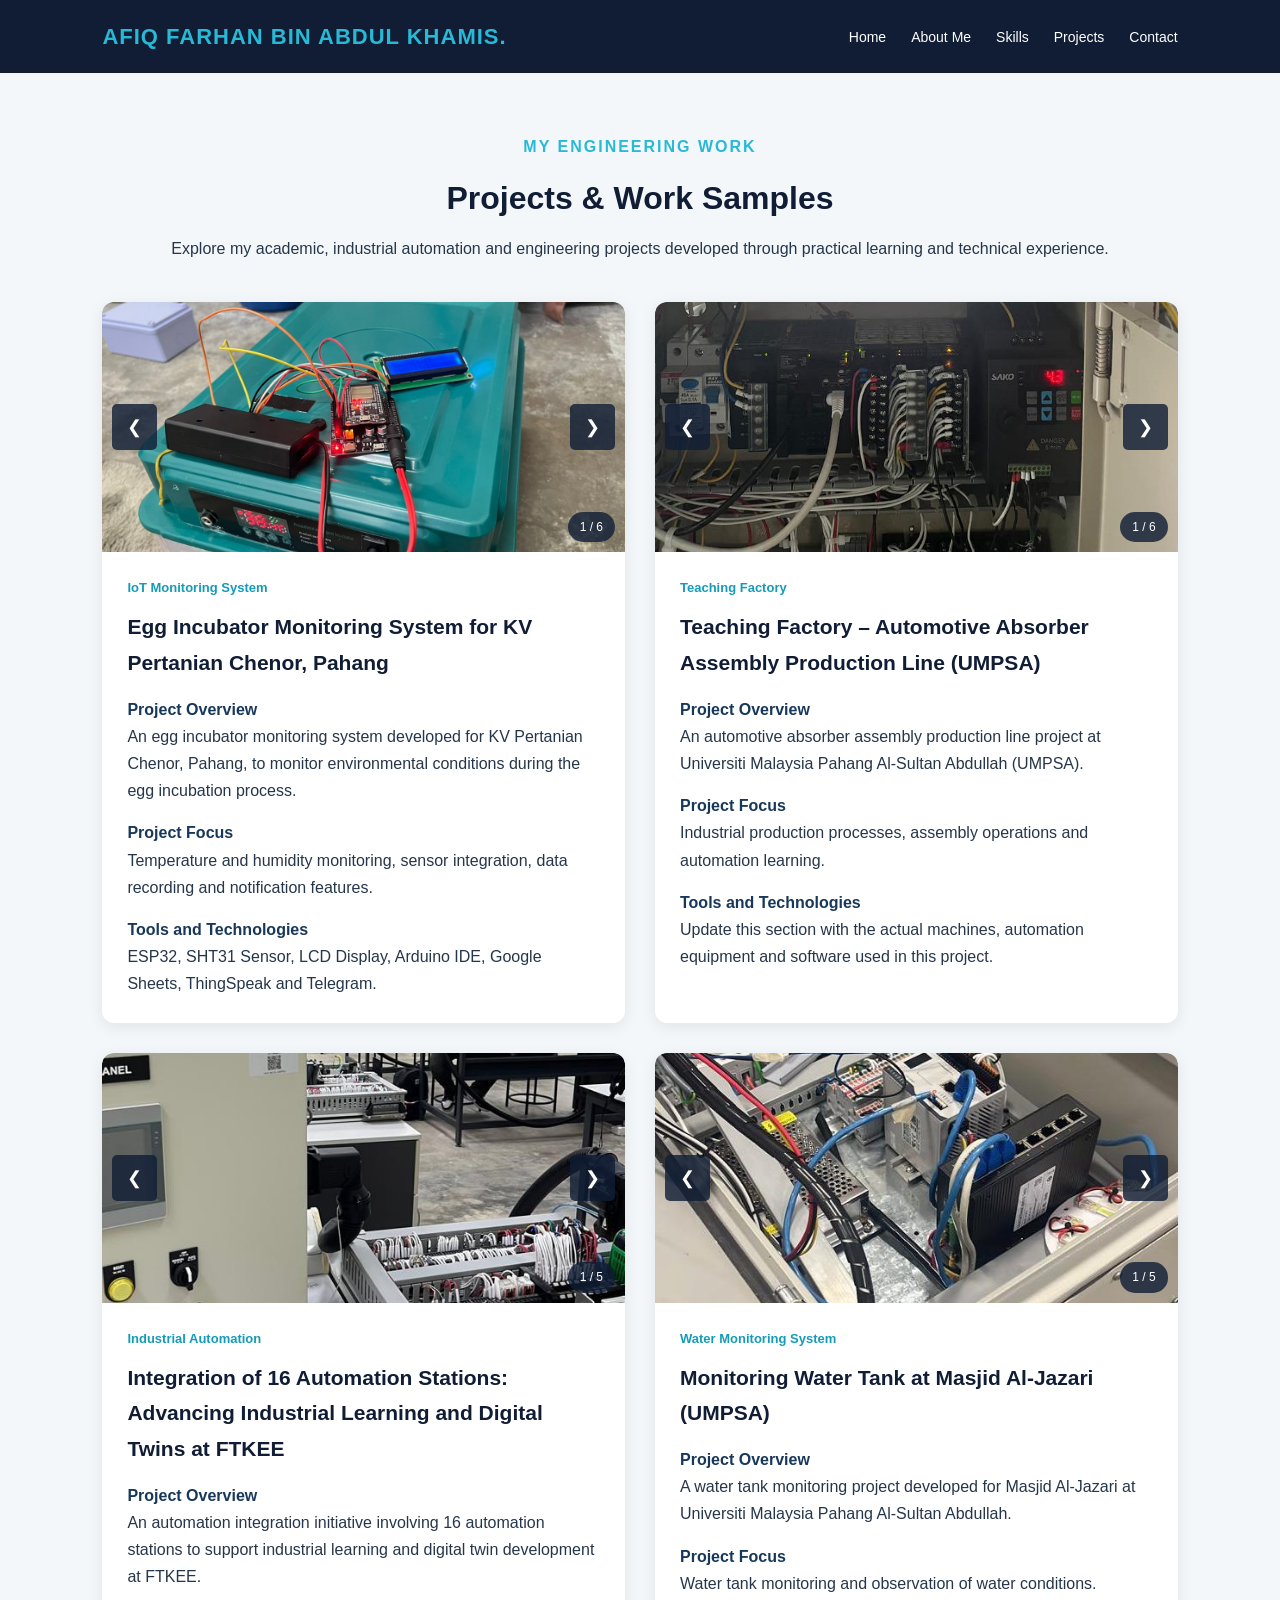
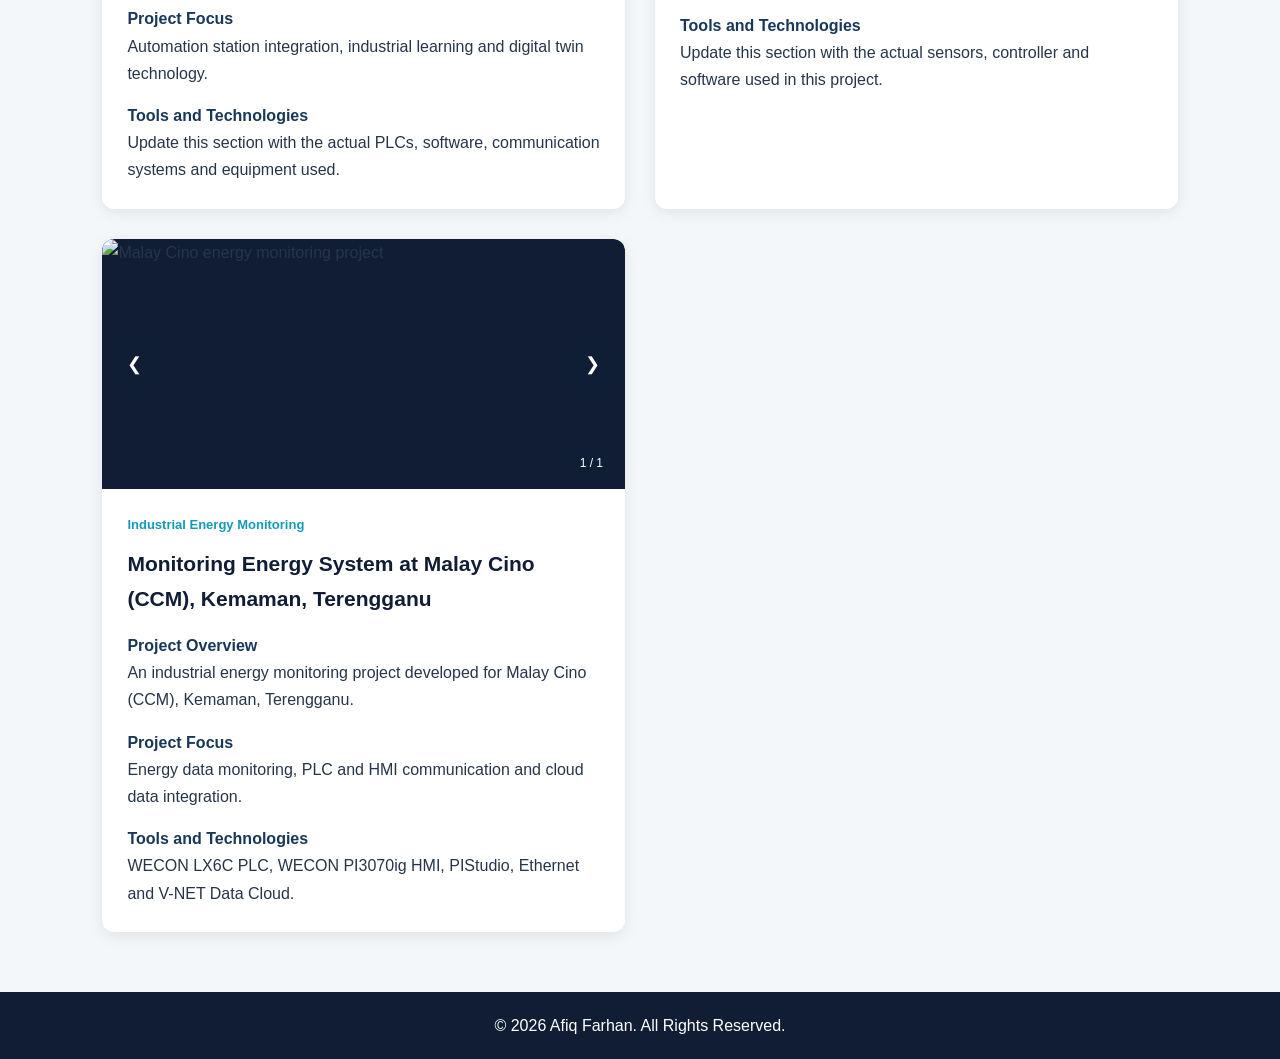
==== projects.html @ 5d20a555 "Add files via upload" ====
<!DOCTYPE html>
<html lang="en">

<head>
    <meta charset="UTF-8">
    <meta name="viewport" content="width=device-width, initial-scale=1.0">

    <title>My Projects | Afiq Farhan</title>

    <link rel="stylesheet" href="css/style.css">
</head>

<body>

    <!-- =====================================
         HEADER AND NAVIGATION
    ====================================== -->

    <header>
         <nav>
    <div class="logo">AFIQ FARHAN BIN ABDUL KHAMIS.</div>

    <button class="menu-toggle" id="menuToggle"
            aria-label="Open navigation menu"
            aria-expanded="false">
        ☰
    </button>

    <ul id="navMenu">
        <li><a href="index.html">Home</a></li>
        <li><a href="about.html">About Me</a></li>
        <li><a href="skills.html">Skills</a></li>
        <li><a href="projects.html">Projects</a></li>
        <li><a href="contact.html">Contact</a></li>
    </ul>
</nav>
    </header>


    <!-- =====================================
         MAIN CONTENT
    ====================================== -->

    <main>

        <section class="projects-section">

            <!-- Page Heading -->

            <div class="section-heading">

                <p>MY ENGINEERING WORK</p>

                <h1>Projects & Work Samples</h1>

                <p>
                    Explore my academic, industrial automation
                    and engineering projects developed through
                    practical learning and technical experience.
                </p>

            </div>


            <!-- =====================================
                 PROJECT CONTAINER
            ====================================== -->

            <div class="projects-container">


                <!-- =================================
                     PROJECT 1
                ================================== -->

                <article class="project-card">

                    <div class="project-slider">

                        <img src="images/project1-1.jpeg"
                             alt="Egg incubator project image 1">

                        <img src="images/project1-2.jpeg"
                             alt="Egg incubator project image 2">

                        <img src="images/project1-3.jpeg"
                             alt="Egg incubator project image 3">

                        <img src="images/project1-4.jpeg"
                             alt="Egg incubator project image 4">

                        <img src="images/project1-5.jpeg"
                             alt="Egg incubator project image 5">

                        <img src="images/project1-6.jpeg"
                             alt="Egg incubator project image 6">

                        <button class="slide-btn prev"
                                type="button"
                                aria-label="Previous image">
                            &#10094;
                        </button>

                        <button class="slide-btn next"
                                type="button"
                                aria-label="Next image">
                            &#10095;
                        </button>

                        <div class="slide-counter"></div>

                    </div>


                    <div class="project-content">

                        <p class="project-category">
                            IoT Monitoring System
                        </p>

                        <h2>
                            Egg Incubator Monitoring System for
                            KV Pertanian Chenor, Pahang
                        </h2>

                        <h3>Project Overview</h3>

                        <p>
                            An egg incubator monitoring system
                            developed for KV Pertanian Chenor,
                            Pahang, to monitor environmental
                            conditions during the egg incubation
                            process.
                        </p>

                        <h3>Project Focus</h3>

                        <p>
                            Temperature and humidity monitoring,
                            sensor integration, data recording
                            and notification features.
                        </p>

                        <h3>Tools and Technologies</h3>

                        <p>
                            ESP32, SHT31 Sensor, LCD Display,
                            Arduino IDE, Google Sheets,
                            ThingSpeak and Telegram.
                        </p>

                    </div>

                </article>



                <!-- =================================
                     PROJECT 2
                ================================== -->

                <article class="project-card">

                  <div class="project-slider">
                            <img src="images/project2-1.jpeg"
                                alt="Automotive Absorber Production Line"
                                class="active">

                             <img src="images/project2-2.jpeg"
                                alt="Automotive Absorber Assembly Process">

                             <img src="images/project2-3.jpeg"
                               alt="Automotive Absorber Project">

                             <img src="images/project2-4.jpeg"
                               alt="Automotive Absorber Assembly System">

                            <img src="images/project2-5.jpeg"
                               alt="Automotive Absorber Assembly System">

                            <img src="images/project2-6.jpeg"
                               alt="Automotive Absorber Assembly System">

                            <button class="slide-btn prev">&#10094;</button>
                            <button class="slide-btn next">&#10095;</button>

              <div class="slide-counter">1 / 6</div>

                </div>

                    <div class="project-content">

                        <p class="project-category">
                            Teaching Factory
                        </p>

                        <h2>
                            Teaching Factory – Automotive Absorber
                            Assembly Production Line (UMPSA)
                        </h2>

                        <h3>Project Overview</h3>

                        <p>
                            An automotive absorber assembly
                            production line project at Universiti
                            Malaysia Pahang Al-Sultan Abdullah
                            (UMPSA).
                        </p>

                        <h3>Project Focus</h3>

                        <p>
                            Industrial production processes,
                            assembly operations and automation
                            learning.
                        </p>

                        <h3>Tools and Technologies</h3>

                        <p>
                            Update this section with the actual
                            machines, automation equipment and
                            software used in this project.
                        </p>

                    </div>

                </article>



                <!-- =================================
                     PROJECT 3
                ================================== -->

                <article class="project-card">

               <div class="project-slider">
                            <img src="images/project3-1.jpeg"
                                alt="Automotive Absorber Production Line"
                                class="active">

                             <img src="images/project3-2.jpeg"
                                alt="Automotive Absorber Assembly Process">

                             <img src="images/project3-3.jpeg"
                               alt="Automotive Absorber Project">

                             <img src="images/project3-4.jpeg"
                               alt="Automotive Absorber Assembly System">

                            <img src="images/project3-5.jpeg"
                               alt="Automotive Absorber Assembly System">

                            <button class="slide-btn prev">&#10094;</button>
                            <button class="slide-btn next">&#10095;</button>

              <div class="slide-counter">1 / 5</div>

                </div>

                    <div class="project-content">

                        <p class="project-category">
                            Industrial Automation
                        </p>

                        <h2>
                            Integration of 16 Automation Stations:
                            Advancing Industrial Learning and
                            Digital Twins at FTKEE
                        </h2>

                        <h3>Project Overview</h3>

                        <p>
                            An automation integration initiative
                            involving 16 automation stations to
                            support industrial learning and digital
                            twin development at FTKEE.
                        </p>

                        <h3>Project Focus</h3>

                        <p>
                            Automation station integration,
                            industrial learning and digital
                            twin technology.
                        </p>

                        <h3>Tools and Technologies</h3>

                        <p>
                            Update this section with the actual
                            PLCs, software, communication systems
                            and equipment used.
                        </p>

                    </div>

                </article>



                <!-- =================================
                     PROJECT 4
                ================================== -->

                <article class="project-card">

                <div class="project-slider">
                            <img src="images/project4-1.jpeg"
                                alt="Automotive Absorber Production Line"
                                class="active">

                             <img src="images/project4-2.jpeg"
                                alt="Automotive Absorber Assembly Process">

                             <img src="images/project4-3.jpeg"
                               alt="Automotive Absorber Project">

                             <img src="images/project4-4.jpeg"
                               alt="Automotive Absorber Assembly System">

                            <img src="images/project4-5.jpeg"
                               alt="Automotive Absorber Assembly System">

                            <button class="slide-btn prev">&#10094;</button>
                            <button class="slide-btn next">&#10095;</button>

              <div class="slide-counter">1 / 5</div>

                </div>


                    <div class="project-content">

                        <p class="project-category">
                            Water Monitoring System
                        </p>

                        <h2>
                            Monitoring Water Tank at
                            Masjid Al-Jazari (UMPSA)
                        </h2>

                        <h3>Project Overview</h3>

                        <p>
                            A water tank monitoring project
                            developed for Masjid Al-Jazari
                            at Universiti Malaysia Pahang
                            Al-Sultan Abdullah.
                        </p>

                        <h3>Project Focus</h3>

                        <p>
                            Water tank monitoring and
                            observation of water conditions.
                        </p>

                        <h3>Tools and Technologies</h3>

                        <p>
                            Update this section with the actual
                            sensors, controller and software
                            used in this project.
                        </p>

                    </div>

                </article>



                <!-- =================================
                     PROJECT 5
                ================================== -->

                <article class="project-card">

                    <div class="project-slider">

                        <img src="images/project5-1.jpg"
                             alt="Malay Cino energy monitoring project">

                        <button class="slide-btn prev"
                                type="button"
                                aria-label="Previous image">
                            &#10094;
                        </button>

                        <button class="slide-btn next"
                                type="button"
                                aria-label="Next image">
                            &#10095;
                        </button>

                        <div class="slide-counter"></div>

                    </div>


                    <div class="project-content">

                        <p class="project-category">
                            Industrial Energy Monitoring
                        </p>

                        <h2>
                            Monitoring Energy System at
                            Malay Cino (CCM), Kemaman,
                            Terengganu
                        </h2>

                        <h3>Project Overview</h3>

                        <p>
                            An industrial energy monitoring
                            project developed for Malay Cino
                            (CCM), Kemaman, Terengganu.
                        </p>

                        <h3>Project Focus</h3>

                        <p>
                            Energy data monitoring, PLC and HMI
                            communication and cloud data
                            integration.
                        </p>

                        <h3>Tools and Technologies</h3>

                        <p>
                            WECON LX6C PLC, WECON PI3070ig HMI,
                            PIStudio, Ethernet and V-NET Data Cloud.
                        </p>

                    </div>

                </article>


            </div>

        </section>

    </main>


    <!-- =====================================
         FOOTER
    ====================================== -->

    <footer>

        <p>
            &copy; 2026 Afiq Farhan. All Rights Reserved.
        </p>

    </footer>


    <!-- JAVASCRIPT -->

       <!-- Back to Top Button -->
<button id="backToTop" title="Back to Top">
    ↑
</button>


    <script src="js/script.js"></script>

 
</body>

</html>
---- css/style.css ----
/* =====================================
   1. GENERAL SETTINGS
===================================== */

* {
    margin: 0;
    padding: 0;
    box-sizing: border-box;
}

html {
    scroll-behavior: smooth;
}

body {
    font-family: Arial, Helvetica, sans-serif;
    background-color: #F4F7FA;
    color: #26364A;
    line-height: 1.7;
}

:root {
    --navy: #101D35;
    --blue: #18385A;
    --cyan: #28B9D7;
    --light: #F4F7FA;
    --white: #FFFFFF;
    --grey: #64748B;
}

/* =====================================
   2. NAVIGATION BAR
===================================== */

header {
    background-color: var(--navy);
    padding: 18px 8%;
}

nav {
    display: flex;
    justify-content: space-between;
    align-items: center;
    flex-wrap: wrap;
    gap: 15px;
}

.logo {
    color: var(--cyan);
    font-size: 22px;
    font-weight: bold;
    letter-spacing: 1px;
}

nav ul {
    display: flex;
    list-style: none;
    gap: 25px;
    flex-wrap: wrap;
}

nav ul li a {
    color: var(--white);
    text-decoration: none;
    font-size: 14px;
    transition: 0.3s;
}

nav ul li a:hover,
nav ul li a.active {
    color: var(--cyan);
}

/* =====================================
   3. BUTTONS
===================================== */

.btn {
    display: inline-block;
    background-color: var(--cyan);
    color: var(--navy);
    padding: 12px 25px;
    border-radius: 6px;
    text-decoration: none;
    border: none;
    font-weight: bold;
    cursor: pointer;
    transition: 0.3s;
}

.btn:hover {
    background-color: var(--blue);
    color: var(--white);
    transform: translateY(-3px);
}

.btn-outline {
    background-color: transparent;
    color: var(--cyan);
    border: 2px solid var(--cyan);
    margin-left: 10px;
}

/* =====================================
   4. HOME PAGE
===================================== */

.hero {
    min-height: 500px;
    padding: 70px 8%;
    background-color: var(--navy);
    color: var(--white);
    display: flex;
    align-items: center;
    justify-content: space-between;
    gap: 40px;
}

.hero-content {
    flex: 1;
}

.hero-content > p:first-child {
    color: var(--cyan);
    font-weight: bold;
    letter-spacing: 2px;
    margin-bottom: 15px;
}

.hero-content h1 {
    font-size: 45px;
    margin-bottom: 10px;
}

.hero-content h2 {
    color: var(--cyan);
    margin-bottom: 20px;
}

.hero-content > p {
    margin-bottom: 25px;
}

.hero-image img {
    width: 300px;
    height: 350px;
    object-fit: cover;
    border-radius: 15px;
    border: 4px solid var(--cyan);
}

.highlights {
    padding: 60px 8%;
    text-align: center;
}

.highlight-container {
    display: grid;
    grid-template-columns: repeat(3, 1fr);
    gap: 20px;
    margin-top: 30px;
}

.highlight-container article {
    background-color: var(--white);
    padding: 30px;
    border-radius: 10px;
    box-shadow: 0 4px 12px rgba(0,0,0,0.08);
}

.highlight-container h3 {
    color: var(--cyan);
    font-size: 32px;
}


/* About Me Profile Image */
.about-image img {
    width: 280px;
    height: 320px;
    object-fit: cover;
    border-radius: 15px;
    display: block;
}


/* =====================================
   5. SECTION HEADINGS
===================================== */

.section-heading {
    text-align: center;
    margin-bottom: 40px;
}

.section-heading > p:first-child {
    color: var(--cyan);
    font-weight: bold;
    letter-spacing: 2px;
}

.section-heading h1,
.section-heading h2 {
    color: var(--navy);
    font-size: 32px;
    margin: 10px 0;
}

/* =====================================
   6. ABOUT ME PAGE
===================================== */

.about-section,
.education-section,
.experience-section,
.skills-section,
.interest-section,
.projects-section,
.contact-section {
    padding: 60px 8%;
}

.about-content {
    display: flex;
    align-items: center;
    gap: 45px;
    max-width: 1100px;
    margin: auto;
}

.about-image img {
    width: 280px;
    height: 320px;
    object-fit: cover;
    border-radius: 15px;
    display: block;
}

.about-text {
    flex: 1;
}

.about-text h2 {
    color: var(--navy);
    margin-bottom: 15px;
}

/* Education Timeline */

.timeline {
    max-width: 800px;
    margin: auto;
}

.timeline-item {
    background-color: var(--white);
    border-left: 5px solid var(--cyan);
    padding: 25px;
    margin-bottom: 20px;
    border-radius: 8px;
    box-shadow: 0 4px 12px rgba(0,0,0,0.06);
}

.timeline-item h3 {
    color: var(--navy);
}

/* Internship Experience */

.experience-card {
    max-width: 900px;
    margin: auto;
    background-color: var(--white);
    padding: 30px;
    border-radius: 10px;
    box-shadow: 0 4px 12px rgba(0,0,0,0.06);
}

.experience-card h3,
.experience-card h4 {
    color: var(--blue);
    margin-bottom: 10px;
}

.experience-card ul {
    padding-left: 25px;
    margin-top: 10px;
}

/* =====================================
   7. SKILLS PAGE
===================================== */

.skills-container {
    display: grid;
    grid-template-columns: repeat(3, 1fr);
    gap: 25px;
}

.skill-card {
    background-color: var(--white);
    padding: 25px;
    border-radius: 10px;
    border-top: 4px solid var(--cyan);
    box-shadow: 0 4px 12px rgba(0,0,0,0.06);
    transition: 0.3s;
}

.skill-card:hover {
    transform: translateY(-5px);
}

.skill-card h2 {
    color: var(--navy);
    font-size: 20px;
    margin-bottom: 15px;
}

.skill-card ul {
    padding-left: 20px;
}

.interest-container {
    display: grid;
    grid-template-columns: repeat(3, 1fr);
    gap: 20px;
}

.interest-container article {
    background-color: var(--navy);
    color: var(--white);
    padding: 25px;
    border-radius: 10px;
}

.interest-container h3 {
    color: var(--cyan);
    margin-bottom: 10px;
}

/* =====================================
   8. PROJECTS PAGE
===================================== */

.projects-container {
    display: grid;
    grid-template-columns: repeat(2, 1fr);
    gap: 30px;
}

.project-card {
    background-color: var(--white);
    border-radius: 12px;
    overflow: hidden;
    box-shadow: 0 4px 15px rgba(0,0,0,0.08);
    transition: 0.3s;
}

.project-card:hover {
    transform: translateY(-5px);
}

.project-card img {
    width: 100%;
    height: 230px;
    object-fit: cover;
    display: block;
}

.project-content {
    padding: 25px;
}

.project-category {
    color: #159BB8;
    font-weight: bold;
    font-size: 13px;
    margin-bottom: 10px;
}

.project-content h2 {
    color: var(--navy);
    font-size: 21px;
    margin-bottom: 15px;
}

.project-content h3 {
    color: var(--blue);
    font-size: 16px;
    margin-top: 15px;
}

.project-link {
    display: inline-block;
    margin-top: 20px;
    color: #159BB8;
    font-weight: bold;
    text-decoration: none;
}

.project-link:hover {
    color: var(--navy);
    text-decoration: underline;
}


/* PROJECT IMAGE SLIDESHOW */

/* Make all project image containers the same size */
.project-slider {
    position: relative;
    width: 100%;
    height: 250px;
    overflow: hidden;
    background-color: #101D35;
    border-radius: 10px 10px 0 0;
}

/* Make every slideshow image fit the same area */
.project-slider img {
    width: 100%;
    height: 100%;
    object-fit: cover;
    object-position: center;
    display: none;
}

.project-slider img.active {
    display: block;
    animation: slideFade 0.6s ease;
}

/* Previous and Next Buttons */

.slide-btn {
    position: absolute;
    top: 50%;
    transform: translateY(-50%);
    background-color: rgba(16, 29, 53, 0.8);
    color: white;
    border: none;
    padding: 12px 15px;
    cursor: pointer;
    border-radius: 5px;
    font-size: 18px;
    transition: 0.3s;
}

.slide-btn:hover {
    background-color: #28B9D7;
    color: #101D35;
}

.slide-btn.prev {
    left: 10px;
}

.slide-btn.next {
    right: 10px;
}

/* Image Counter */

.slide-counter {
    position: absolute;
    bottom: 10px;
    right: 10px;
    background-color: rgba(16, 29, 53, 0.8);
    color: white;
    padding: 5px 12px;
    border-radius: 15px;
    font-size: 12px;
}


/* =====================================
   9. CONTACT PAGE
===================================== */

.contact-container {
    display: grid;
    grid-template-columns: 1fr 1.3fr;
    gap: 40px;
    align-items: start;
}

.contact-info,
.contact-form-container {
    background-color: var(--white);
    padding: 30px;
    border-radius: 10px;
    box-shadow: 0 4px 12px rgba(0,0,0,0.06);
}

.contact-info h2,
.contact-form-container h2 {
    color: var(--navy);
    margin-bottom: 20px;
}

.contact-detail {
    margin-top: 25px;
}

.contact-detail h3 {
    color: #159BB8;
    font-size: 16px;
}

.form-group {
    margin-bottom: 20px;
}

.form-group label {
    display: block;
    font-weight: bold;
    margin-bottom: 8px;
}

.form-group input,
.form-group textarea {
    width: 100%;
    padding: 12px;
    border: 1px solid #CBD5E1;
    border-radius: 6px;
    font-family: inherit;
    font-size: 14px;
}

.form-group input:focus,
.form-group textarea:focus {
    outline: none;
    border-color: var(--cyan);
    box-shadow: 0 0 5px rgba(40,185,215,0.3);
}

.form-group textarea {
    resize: vertical;
}

#formMessage {
    margin-top: 15px;
    font-weight: bold;
}

/* =====================================
   10. FOOTER
===================================== */

footer {
    background-color: var(--navy);
    color: var(--white);
    text-align: center;
    padding: 20px;
}

/* =====================================
   11. TABLET RESPONSIVE DESIGN
===================================== */

@media screen and (max-width: 768px) {

    header {
        padding: 18px 5%;
    }

    nav {
        justify-content: center;
    }

    nav ul {
        justify-content: center;
        gap: 15px;
    }

    .hero {
        flex-direction: column-reverse;
        text-align: center;
        padding: 50px 5%;
    }

    .hero-content h1 {
        font-size: 34px;
    }

    .about-content {
        flex-direction: column;
        text-align: center;
    }

    .highlight-container,
    .skills-container,
    .interest-container {
        grid-template-columns: repeat(2, 1fr);
    }

    .projects-container {
        grid-template-columns: 1fr;
    }

    .contact-container {
        grid-template-columns: 1fr;
    }
}

/* =====================================
   12. MOBILE RESPONSIVE DESIGN
===================================== */

@media screen and (max-width: 480px) {

    nav {
        flex-direction: column;
    }

    nav ul {
        gap: 10px;
    }

    nav ul li a {
        font-size: 12px;
    }

    .hero-image img {
        width: 220px;
        height: 260px;
    }

    .hero-content h1 {
        font-size: 28px;
    }

    .btn {
        margin: 5px;
    }

    .highlight-container,
    .skills-container,
    .interest-container {
        grid-template-columns: 1fr;
    }

    .about-section,
    .education-section,
    .experience-section,
    .skills-section,
    .interest-section,
    .projects-section,
    .contact-section {
        padding: 40px 5%;
    }

    .about-image img {
        width: 220px;
        height: 260px;
    }

    .section-heading h1,
    .section-heading h2 {
        font-size: 26px;
    }

    .project-card img {
        height: 190px;
    }
}

/* MOBILE NAVIGATION */

.menu-toggle {
    display: none;
    background: none;
    border: none;
    color: white;
    font-size: 28px;
    cursor: pointer;
}

@media (max-width: 768px) {

    nav {
        position: relative;
    }

    .menu-toggle {
        display: block;
    }

    nav ul {
        display: none;
        flex-direction: column;
        position: absolute;
        top: 100%;
        left: 0;
        width: 100%;
        background-color: #101D35;
        padding: 20px;
        z-index: 1000;
    }

    nav ul.show {
        display: flex;
    }
}

@media (max-width: 768px) {
    .logo {
        font-size: 20px;
        line-height: 1.4;
    }
}

/* BACK TO TOP BUTTON */

#backToTop {
    display: none;
    position: fixed;
    bottom: 25px;
    right: 25px;
    z-index: 999;
    border: none;
    outline: none;
    background-color: #28B9D7;
    color: #101D35;
    cursor: pointer;
    padding: 12px 18px;
    border-radius: 8px;
    font-size: 24px;
    font-weight: bold;
    transition: 0.3s;
}

#backToTop:hover {
    background-color: #101D35;
    color: white;
}
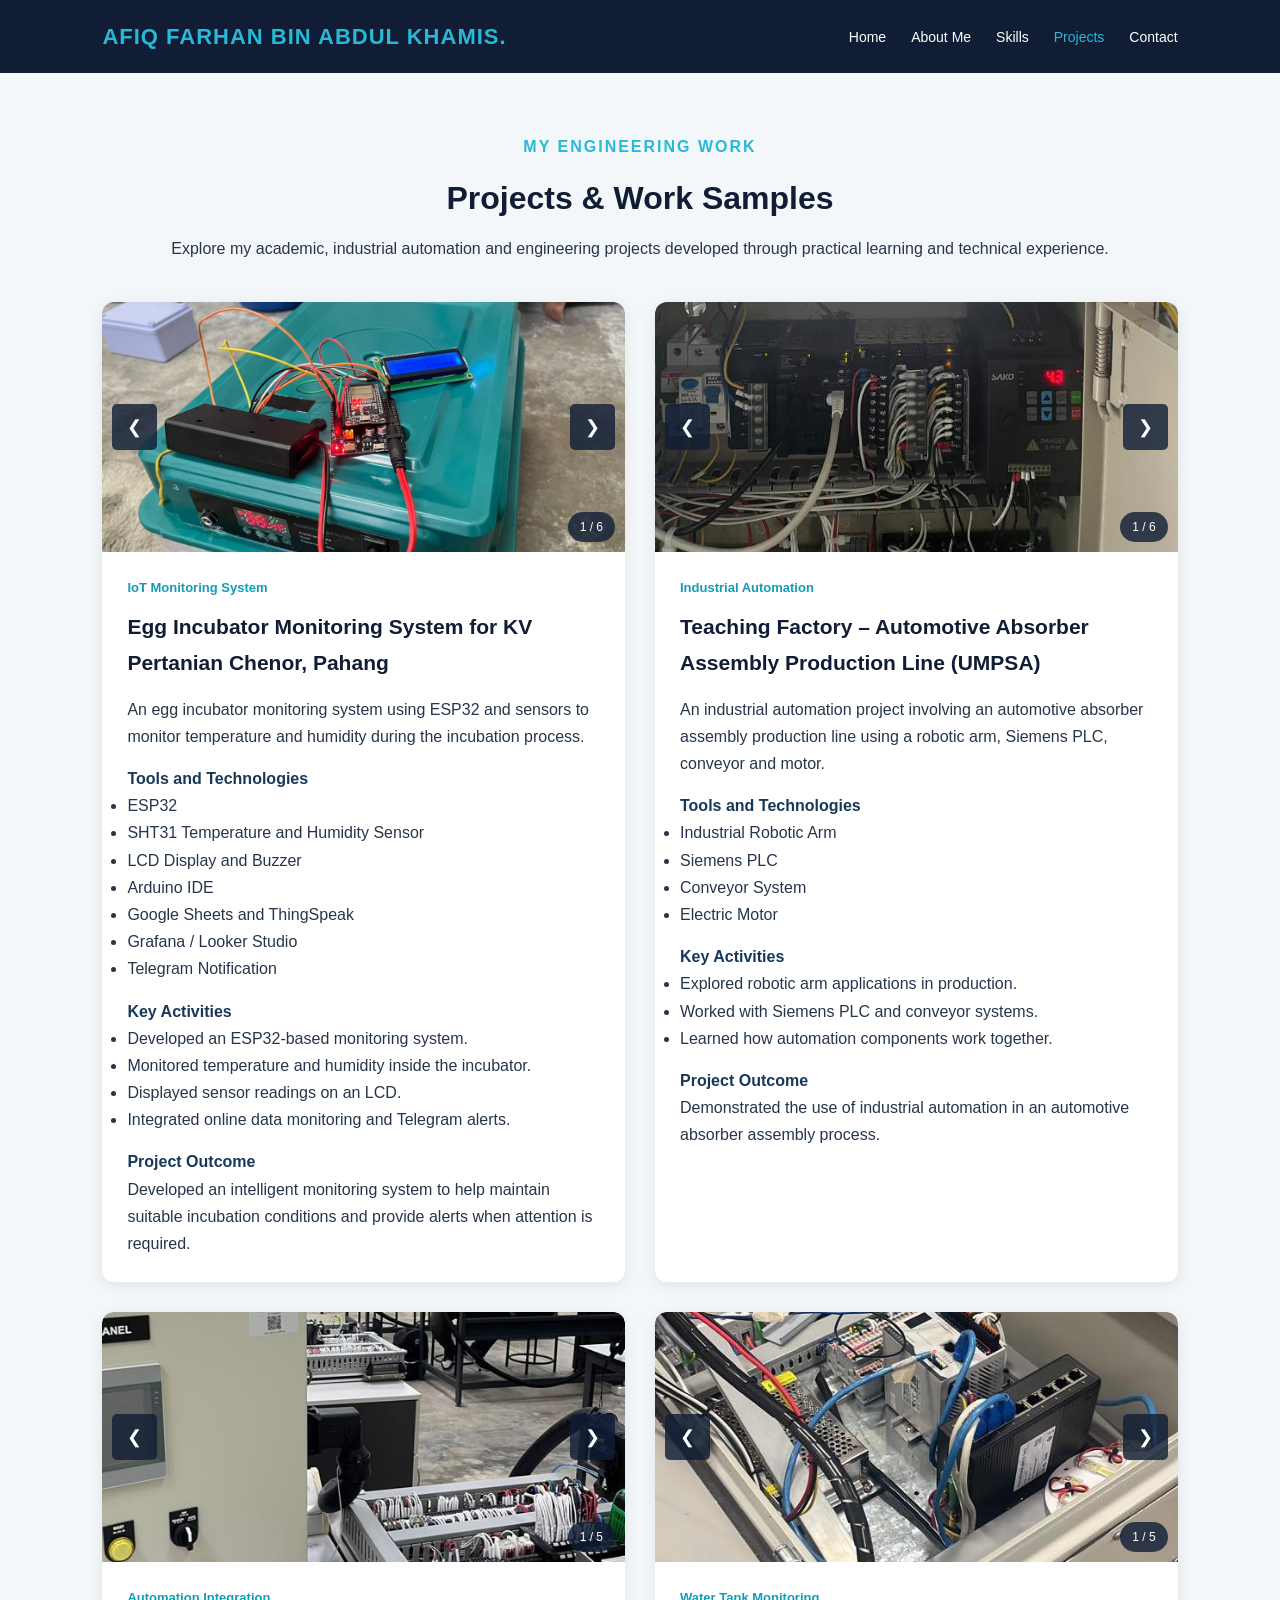
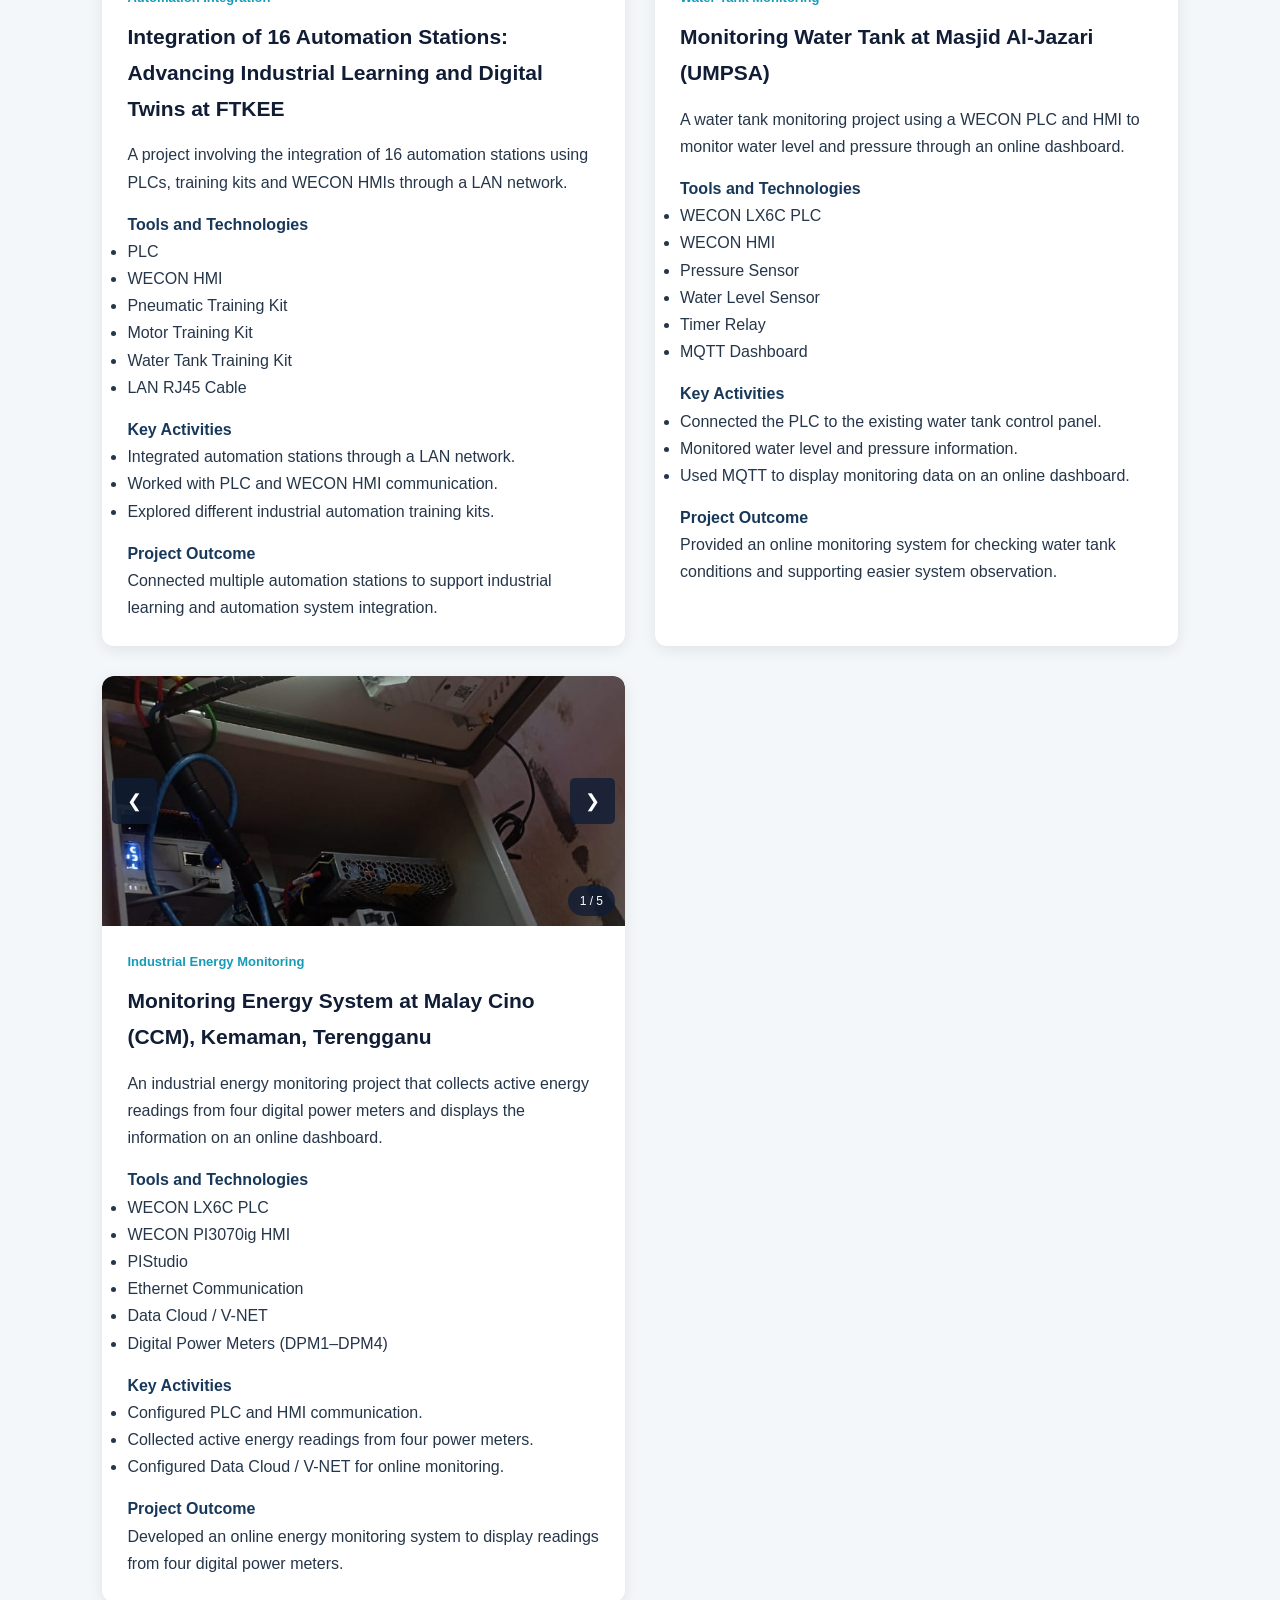
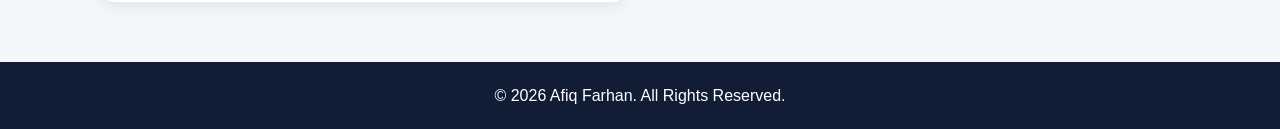
==== commit 3c2b860e: "Update projects page and add Project 5 images" ====
--- a/projects.html
+++ b/projects.html
@@ -1,480 +1,534 @@
-
-<!DOCTYPE html>
-<html lang="en">
-
-<head>
-    <meta charset="UTF-8">
-    <meta name="viewport" content="width=device-width, initial-scale=1.0">
-
-    <title>My Projects | Afiq Farhan</title>
-
-    <link rel="stylesheet" href="css/style.css">
-</head>
-
-<body>
-
-    <!-- =====================================
-         HEADER AND NAVIGATION
-    ====================================== -->
-
-    <header>
-         <nav>
-    <div class="logo">AFIQ FARHAN BIN ABDUL KHAMIS.</div>
-
-    <button class="menu-toggle" id="menuToggle"
-            aria-label="Open navigation menu"
-            aria-expanded="false">
-        ☰
-    </button>
-
-    <ul id="navMenu">
-        <li><a href="index.html">Home</a></li>
-        <li><a href="about.html">About Me</a></li>
-        <li><a href="skills.html">Skills</a></li>
-        <li><a href="projects.html">Projects</a></li>
-        <li><a href="contact.html">Contact</a></li>
-    </ul>
-</nav>
-    </header>
-
-
-    <!-- =====================================
-         MAIN CONTENT
-    ====================================== -->
-
-    <main>
-
-        <section class="projects-section">
-
-            <!-- Page Heading -->
-
-            <div class="section-heading">
-
-                <p>MY ENGINEERING WORK</p>
-
-                <h1>Projects & Work Samples</h1>
-
-                <p>
-                    Explore my academic, industrial automation
-                    and engineering projects developed through
-                    practical learning and technical experience.
-                </p>
-
-            </div>
-
-
-            <!-- =====================================
-                 PROJECT CONTAINER
-            ====================================== -->
-
-            <div class="projects-container">
-
-
-                <!-- =================================
-                     PROJECT 1
-                ================================== -->
-
-                <article class="project-card">
-
-                    <div class="project-slider">
-
-                        <img src="images/project1-1.jpeg"
-                             alt="Egg incubator project image 1">
-
-                        <img src="images/project1-2.jpeg"
-                             alt="Egg incubator project image 2">
-
-                        <img src="images/project1-3.jpeg"
-                             alt="Egg incubator project image 3">
-
-                        <img src="images/project1-4.jpeg"
-                             alt="Egg incubator project image 4">
-
-                        <img src="images/project1-5.jpeg"
-                             alt="Egg incubator project image 5">
-
-                        <img src="images/project1-6.jpeg"
-                             alt="Egg incubator project image 6">
-
-                        <button class="slide-btn prev"
-                                type="button"
-                                aria-label="Previous image">
-                            &#10094;
-                        </button>
-
-                        <button class="slide-btn next"
-                                type="button"
-                                aria-label="Next image">
-                            &#10095;
-                        </button>
-
-                        <div class="slide-counter"></div>
-
-                    </div>
-
-
-                    <div class="project-content">
-
-                        <p class="project-category">
-                            IoT Monitoring System
-                        </p>
-
-                        <h2>
-                            Egg Incubator Monitoring System for
-                            KV Pertanian Chenor, Pahang
-                        </h2>
-
-                        <h3>Project Overview</h3>
-
-                        <p>
-                            An egg incubator monitoring system
-                            developed for KV Pertanian Chenor,
-                            Pahang, to monitor environmental
-                            conditions during the egg incubation
-                            process.
-                        </p>
-
-                        <h3>Project Focus</h3>
-
-                        <p>
-                            Temperature and humidity monitoring,
-                            sensor integration, data recording
-                            and notification features.
-                        </p>
-
-                        <h3>Tools and Technologies</h3>
-
-                        <p>
-                            ESP32, SHT31 Sensor, LCD Display,
-                            Arduino IDE, Google Sheets,
-                            ThingSpeak and Telegram.
-                        </p>
-
-                    </div>
-
-                </article>
-
-
-
-                <!-- =================================
-                     PROJECT 2
-                ================================== -->
-
-                <article class="project-card">
-
-                  <div class="project-slider">
-                            <img src="images/project2-1.jpeg"
-                                alt="Automotive Absorber Production Line"
-                                class="active">
-
-                             <img src="images/project2-2.jpeg"
-                                alt="Automotive Absorber Assembly Process">
-
-                             <img src="images/project2-3.jpeg"
-                               alt="Automotive Absorber Project">
-
-                             <img src="images/project2-4.jpeg"
-                               alt="Automotive Absorber Assembly System">
-
-                            <img src="images/project2-5.jpeg"
-                               alt="Automotive Absorber Assembly System">
-
-                            <img src="images/project2-6.jpeg"
-                               alt="Automotive Absorber Assembly System">
-
-                            <button class="slide-btn prev">&#10094;</button>
-                            <button class="slide-btn next">&#10095;</button>
-
-              <div class="slide-counter">1 / 6</div>
-
-                </div>
-
-                    <div class="project-content">
-
-                        <p class="project-category">
-                            Teaching Factory
-                        </p>
-
-                        <h2>
-                            Teaching Factory – Automotive Absorber
-                            Assembly Production Line (UMPSA)
-                        </h2>
-
-                        <h3>Project Overview</h3>
-
-                        <p>
-                            An automotive absorber assembly
-                            production line project at Universiti
-                            Malaysia Pahang Al-Sultan Abdullah
-                            (UMPSA).
-                        </p>
-
-                        <h3>Project Focus</h3>
-
-                        <p>
-                            Industrial production processes,
-                            assembly operations and automation
-                            learning.
-                        </p>
-
-                        <h3>Tools and Technologies</h3>
-
-                        <p>
-                            Update this section with the actual
-                            machines, automation equipment and
-                            software used in this project.
-                        </p>
-
-                    </div>
-
-                </article>
-
-
-
-                <!-- =================================
-                     PROJECT 3
-                ================================== -->
-
-                <article class="project-card">
-
-               <div class="project-slider">
-                            <img src="images/project3-1.jpeg"
-                                alt="Automotive Absorber Production Line"
-                                class="active">
-
-                             <img src="images/project3-2.jpeg"
-                                alt="Automotive Absorber Assembly Process">
-
-                             <img src="images/project3-3.jpeg"
-                               alt="Automotive Absorber Project">
-
-                             <img src="images/project3-4.jpeg"
-                               alt="Automotive Absorber Assembly System">
-
-                            <img src="images/project3-5.jpeg"
-                               alt="Automotive Absorber Assembly System">
-
-                            <button class="slide-btn prev">&#10094;</button>
-                            <button class="slide-btn next">&#10095;</button>
-
-              <div class="slide-counter">1 / 5</div>
-
-                </div>
-
-                    <div class="project-content">
-
-                        <p class="project-category">
-                            Industrial Automation
-                        </p>
-
-                        <h2>
-                            Integration of 16 Automation Stations:
-                            Advancing Industrial Learning and
-                            Digital Twins at FTKEE
-                        </h2>
-
-                        <h3>Project Overview</h3>
-
-                        <p>
-                            An automation integration initiative
-                            involving 16 automation stations to
-                            support industrial learning and digital
-                            twin development at FTKEE.
-                        </p>
-
-                        <h3>Project Focus</h3>
-
-                        <p>
-                            Automation station integration,
-                            industrial learning and digital
-                            twin technology.
-                        </p>
-
-                        <h3>Tools and Technologies</h3>
-
-                        <p>
-                            Update this section with the actual
-                            PLCs, software, communication systems
-                            and equipment used.
-                        </p>
-
-                    </div>
-
-                </article>
-
-
-
-                <!-- =================================
-                     PROJECT 4
-                ================================== -->
-
-                <article class="project-card">
-
-                <div class="project-slider">
-                            <img src="images/project4-1.jpeg"
-                                alt="Automotive Absorber Production Line"
-                                class="active">
-
-                             <img src="images/project4-2.jpeg"
-                                alt="Automotive Absorber Assembly Process">
-
-                             <img src="images/project4-3.jpeg"
-                               alt="Automotive Absorber Project">
-
-                             <img src="images/project4-4.jpeg"
-                               alt="Automotive Absorber Assembly System">
-
-                            <img src="images/project4-5.jpeg"
-                               alt="Automotive Absorber Assembly System">
-
-                            <button class="slide-btn prev">&#10094;</button>
-                            <button class="slide-btn next">&#10095;</button>
-
-              <div class="slide-counter">1 / 5</div>
-
-                </div>
-
-
-                    <div class="project-content">
-
-                        <p class="project-category">
-                            Water Monitoring System
-                        </p>
-
-                        <h2>
-                            Monitoring Water Tank at
-                            Masjid Al-Jazari (UMPSA)
-                        </h2>
-
-                        <h3>Project Overview</h3>
-
-                        <p>
-                            A water tank monitoring project
-                            developed for Masjid Al-Jazari
-                            at Universiti Malaysia Pahang
-                            Al-Sultan Abdullah.
-                        </p>
-
-                        <h3>Project Focus</h3>
-
-                        <p>
-                            Water tank monitoring and
-                            observation of water conditions.
-                        </p>
-
-                        <h3>Tools and Technologies</h3>
-
-                        <p>
-                            Update this section with the actual
-                            sensors, controller and software
-                            used in this project.
-                        </p>
-
-                    </div>
-
-                </article>
-
-
-
-                <!-- =================================
-                     PROJECT 5
-                ================================== -->
-
-                <article class="project-card">
-
-                    <div class="project-slider">
-
-                        <img src="images/project5-1.jpg"
-                             alt="Malay Cino energy monitoring project">
-
-                        <button class="slide-btn prev"
-                                type="button"
-                                aria-label="Previous image">
-                            &#10094;
-                        </button>
-
-                        <button class="slide-btn next"
-                                type="button"
-                                aria-label="Next image">
-                            &#10095;
-                        </button>
-
-                        <div class="slide-counter"></div>
-
-                    </div>
-
-
-                    <div class="project-content">
-
-                        <p class="project-category">
-                            Industrial Energy Monitoring
-                        </p>
-
-                        <h2>
-                            Monitoring Energy System at
-                            Malay Cino (CCM), Kemaman,
-                            Terengganu
-                        </h2>
-
-                        <h3>Project Overview</h3>
-
-                        <p>
-                            An industrial energy monitoring
-                            project developed for Malay Cino
-                            (CCM), Kemaman, Terengganu.
-                        </p>
-
-                        <h3>Project Focus</h3>
-
-                        <p>
-                            Energy data monitoring, PLC and HMI
-                            communication and cloud data
-                            integration.
-                        </p>
-
-                        <h3>Tools and Technologies</h3>
-
-                        <p>
-                            WECON LX6C PLC, WECON PI3070ig HMI,
-                            PIStudio, Ethernet and V-NET Data Cloud.
-                        </p>
-
-                    </div>
-
-                </article>
-
-
-            </div>
-
-        </section>
-
-    </main>
-
-
-    <!-- =====================================
-         FOOTER
-    ====================================== -->
-
-    <footer>
-
-        <p>
-            &copy; 2026 Afiq Farhan. All Rights Reserved.
-        </p>
-
-    </footer>
-
-
-    <!-- JAVASCRIPT -->
-
-       <!-- Back to Top Button -->
-<button id="backToTop" title="Back to Top">
-    ↑
-</button>
-
-
-    <script src="js/script.js"></script>
-
- 
-</body>
-
-</html>
+
+<!DOCTYPE html>
+<html lang="en">
+
+<head>
+    <meta charset="UTF-8">
+    <meta name="viewport" content="width=device-width, initial-scale=1.0">
+
+    <title>My Projects | Afiq Farhan</title>
+
+    <link rel="stylesheet" href="css/style.css">
+</head>
+
+<body>
+
+    <!-- HEADER AND NAVIGATION -->
+    <header>
+        <nav>
+            <div class="logo">AFIQ FARHAN BIN ABDUL KHAMIS.</div>
+
+            <button class="menu-toggle" id="menuToggle"
+                    aria-label="Open navigation menu"
+                    aria-expanded="false">
+                ☰
+            </button>
+
+            <ul id="navMenu">
+                <li><a href="index.html">Home</a></li>
+                <li><a href="about.html">About Me</a></li>
+                <li><a href="skills.html">Skills</a></li>
+                <li><a href="projects.html" class="active">Projects</a></li>
+                <li><a href="contact.html">Contact</a></li>
+            </ul>
+        </nav>
+    </header>
+
+    <!-- MAIN CONTENT -->
+    <main>
+
+        <section class="projects-section">
+
+            <!-- PAGE HEADING -->
+            <div class="section-heading">
+
+                <p>MY ENGINEERING WORK</p>
+
+                <h1>Projects & Work Samples</h1>
+
+                <p>
+                    Explore my academic, industrial automation
+                    and engineering projects developed through
+                    practical learning and technical experience.
+                </p>
+
+            </div>
+
+            <!-- PROJECT CONTAINER -->
+            <div class="projects-container">
+
+                <!-- =================================
+                     PROJECT 1
+                ================================== -->
+                <article class="project-card">
+
+                    <div class="project-slider">
+
+                        <img src="images/project1-1.jpeg"
+                             alt="Egg incubator project image 1"
+                             class="active">
+
+                        <img src="images/project1-2.jpeg"
+                             alt="Egg incubator project image 2">
+
+                        <img src="images/project1-3.jpeg"
+                             alt="Egg incubator project image 3">
+
+                        <img src="images/project1-4.jpeg"
+                             alt="Egg incubator project image 4">
+
+                        <img src="images/project1-5.jpeg"
+                             alt="Egg incubator project image 5">
+
+                        <img src="images/project1-6.jpeg"
+                             alt="Egg incubator project image 6">
+
+                        <button class="slide-btn prev"
+                                type="button"
+                                aria-label="Previous image">
+                            &#10094;
+                        </button>
+
+                        <button class="slide-btn next"
+                                type="button"
+                                aria-label="Next image">
+                            &#10095;
+                        </button>
+
+                        <div class="slide-counter">1 / 6</div>
+
+                    </div>
+
+                    <div class="project-content">
+
+                        <p class="project-category">
+                            IoT Monitoring System
+                        </p>
+
+                        <h2>
+                            Egg Incubator Monitoring System for
+                            KV Pertanian Chenor, Pahang
+                        </h2>
+
+                        <p>
+                            An egg incubator monitoring system using
+                            ESP32 and sensors to monitor temperature
+                            and humidity during the incubation process.
+                        </p>
+
+                        <h3>Tools and Technologies</h3>
+
+                        <ul>
+                            <li>ESP32</li>
+                            <li>SHT31 Temperature and Humidity Sensor</li>
+                            <li>LCD Display and Buzzer</li>
+                            <li>Arduino IDE</li>
+                            <li>Google Sheets and ThingSpeak</li>
+                            <li>Grafana / Looker Studio</li>
+                            <li>Telegram Notification</li>
+                        </ul>
+
+                        <h3>Key Activities</h3>
+
+                        <ul>
+                            <li>Developed an ESP32-based monitoring system.</li>
+                            <li>Monitored temperature and humidity inside the incubator.</li>
+                            <li>Displayed sensor readings on an LCD.</li>
+                            <li>Integrated online data monitoring and Telegram alerts.</li>
+                        </ul>
+
+                        <h3>Project Outcome</h3>
+
+                        <p>
+                            Developed an intelligent monitoring system
+                            to help maintain suitable incubation
+                            conditions and provide alerts when attention
+                            is required.
+                        </p>
+
+                    </div>
+
+                </article>
+
+
+                <!-- =================================
+                     PROJECT 2
+                ================================== -->
+                <article class="project-card">
+
+                    <div class="project-slider">
+
+                        <img src="images/project2-1.jpeg"
+                             alt="Automotive absorber assembly production line"
+                             class="active">
+
+                        <img src="images/project2-2.jpeg"
+                             alt="Industrial robotic arm">
+
+                        <img src="images/project2-3.jpeg"
+                             alt="Siemens PLC automation system">
+
+                        <img src="images/project2-4.jpeg"
+                             alt="Conveyor and motor system">
+
+                        <img src="images/project2-5.jpeg"
+                             alt="Automated production line">
+
+                        <img src="images/project2-6.jpeg"
+                             alt="Automotive absorber assembly process">
+
+                        <button class="slide-btn prev"
+                                type="button"
+                                aria-label="Previous image">
+                            &#10094;
+                        </button>
+
+                        <button class="slide-btn next"
+                                type="button"
+                                aria-label="Next image">
+                            &#10095;
+                        </button>
+
+                        <div class="slide-counter">1 / 6</div>
+
+                    </div>
+
+                    <div class="project-content">
+
+                        <p class="project-category">
+                            Industrial Automation
+                        </p>
+
+                        <h2>
+                            Teaching Factory – Automotive Absorber
+                            Assembly Production Line (UMPSA)
+                        </h2>
+
+                        <p>
+                            An industrial automation project involving
+                            an automotive absorber assembly production
+                            line using a robotic arm, Siemens PLC,
+                            conveyor and motor.
+                        </p>
+
+                        <h3>Tools and Technologies</h3>
+
+                        <ul>
+                            <li>Industrial Robotic Arm</li>
+                            <li>Siemens PLC</li>
+                            <li>Conveyor System</li>
+                            <li>Electric Motor</li>
+                        </ul>
+
+                        <h3>Key Activities</h3>
+
+                        <ul>
+                            <li>Explored robotic arm applications in production.</li>
+                            <li>Worked with Siemens PLC and conveyor systems.</li>
+                            <li>Learned how automation components work together.</li>
+                        </ul>
+
+                        <h3>Project Outcome</h3>
+
+                        <p>
+                            Demonstrated the use of industrial automation
+                            in an automotive absorber assembly process.
+                        </p>
+
+                    </div>
+
+                </article>
+
+
+                <!-- =================================
+                     PROJECT 3
+                ================================== -->
+                <article class="project-card">
+
+                    <div class="project-slider">
+
+                        <img src="images/project3-1.jpeg"
+                             alt="Automation station 1"
+                             class="active">
+
+                        <img src="images/project3-2.jpeg"
+                             alt="Automation station 2">
+
+                        <img src="images/project3-3.jpeg"
+                             alt="Pneumatic and motor training station">
+
+                        <img src="images/project3-4.jpeg"
+                             alt="Water tank automation training station">
+
+                        <img src="images/project3-5.jpeg"
+                             alt="Integrated automation stations">
+
+                        <button class="slide-btn prev"
+                                type="button"
+                                aria-label="Previous image">
+                            &#10094;
+                        </button>
+
+                        <button class="slide-btn next"
+                                type="button"
+                                aria-label="Next image">
+                            &#10095;
+                        </button>
+
+                        <div class="slide-counter">1 / 5</div>
+
+                    </div>
+
+                    <div class="project-content">
+
+                        <p class="project-category">
+                            Automation Integration
+                        </p>
+
+                        <h2>
+                            Integration of 16 Automation Stations:
+                            Advancing Industrial Learning and
+                            Digital Twins at FTKEE
+                        </h2>
+
+                        <p>
+                            A project involving the integration of
+                            16 automation stations using PLCs,
+                            training kits and WECON HMIs through
+                            a LAN network.
+                        </p>
+
+                        <h3>Tools and Technologies</h3>
+
+                        <ul>
+                            <li>PLC</li>
+                            <li>WECON HMI</li>
+                            <li>Pneumatic Training Kit</li>
+                            <li>Motor Training Kit</li>
+                            <li>Water Tank Training Kit</li>
+                            <li>LAN RJ45 Cable</li>
+                        </ul>
+
+                        <h3>Key Activities</h3>
+
+                        <ul>
+                            <li>Integrated automation stations through a LAN network.</li>
+                            <li>Worked with PLC and WECON HMI communication.</li>
+                            <li>Explored different industrial automation training kits.</li>
+                        </ul>
+
+                        <h3>Project Outcome</h3>
+
+                        <p>
+                            Connected multiple automation stations
+                            to support industrial learning and
+                            automation system integration.
+                        </p>
+
+                    </div>
+
+                </article>
+
+
+                <!-- =================================
+                     PROJECT 4
+                ================================== -->
+                <article class="project-card">
+
+                    <div class="project-slider">
+
+                        <img src="images/project4-1.jpeg"
+                             alt="Water tank monitoring system"
+                             class="active">
+
+                        <img src="images/project4-2.jpeg"
+                             alt="Water tank control panel">
+
+                        <img src="images/project4-3.jpeg"
+                             alt="WECON PLC integration">
+
+                        <img src="images/project4-4.jpeg"
+                             alt="HMI monitoring interface">
+
+                        <img src="images/project4-5.jpeg"
+                             alt="MQTT online monitoring dashboard">
+
+                        <button class="slide-btn prev"
+                                type="button"
+                                aria-label="Previous image">
+                            &#10094;
+                        </button>
+
+                        <button class="slide-btn next"
+                                type="button"
+                                aria-label="Next image">
+                            &#10095;
+                        </button>
+
+                        <div class="slide-counter">1 / 5</div>
+
+                    </div>
+
+                    <div class="project-content">
+
+                        <p class="project-category">
+                            Water Tank Monitoring
+                        </p>
+
+                        <h2>
+                            Monitoring Water Tank at
+                            Masjid Al-Jazari (UMPSA)
+                        </h2>
+
+                        <p>
+                            A water tank monitoring project using
+                            a WECON PLC and HMI to monitor water
+                            level and pressure through an online dashboard.
+                        </p>
+
+                        <h3>Tools and Technologies</h3>
+
+                        <ul>
+                            <li>WECON LX6C PLC</li>
+                            <li>WECON HMI</li>
+                            <li>Pressure Sensor</li>
+                            <li>Water Level Sensor</li>
+                            <li>Timer Relay</li>
+                            <li>MQTT Dashboard</li>
+                        </ul>
+
+                        <h3>Key Activities</h3>
+
+                        <ul>
+                            <li>Connected the PLC to the existing water tank control panel.</li>
+                            <li>Monitored water level and pressure information.</li>
+                            <li>Used MQTT to display monitoring data on an online dashboard.</li>
+                        </ul>
+
+                        <h3>Project Outcome</h3>
+
+                        <p>
+                            Provided an online monitoring system
+                            for checking water tank conditions and
+                            supporting easier system observation.
+                        </p>
+
+                    </div>
+
+                </article>
+
+
+                <!-- =================================
+                     PROJECT 5
+                ================================== -->
+                <article class="project-card">
+
+                    <div class="project-slider">
+
+                        <img src="images/project5-1.jpeg"
+                             alt="Industrial energy monitoring system"
+                             class="active">
+
+                        <img src="images/project5-2.jpeg"
+                             alt="WECON PLC energy monitoring">
+
+                        <img src="images/project5-3.jpeg"
+                             alt="WECON HMI monitoring interface">
+
+                        <img src="images/project5-4.jpeg"
+                             alt="Digital power meter readings">
+
+                        <img src="images/project5-5.jpeg"
+                             alt="V-NET online energy monitoring dashboard">
+
+                        <button class="slide-btn prev"
+                                type="button"
+                                aria-label="Previous image">
+                            &#10094;
+                        </button>
+
+                        <button class="slide-btn next"
+                                type="button"
+                                aria-label="Next image">
+                            &#10095;
+                        </button>
+
+                        <div class="slide-counter">1 / 5</div>
+
+                    </div>
+
+                    <div class="project-content">
+
+                        <p class="project-category">
+                            Industrial Energy Monitoring
+                        </p>
+
+                        <h2>
+                            Monitoring Energy System at Malay Cino
+                            (CCM), Kemaman, Terengganu
+                        </h2>
+
+                        <p>
+                            An industrial energy monitoring project
+                            that collects active energy readings
+                            from four digital power meters and
+                            displays the information on an online dashboard.
+                        </p>
+
+                        <h3>Tools and Technologies</h3>
+
+                        <ul>
+                            <li>WECON LX6C PLC</li>
+                            <li>WECON PI3070ig HMI</li>
+                            <li>PIStudio</li>
+                            <li>Ethernet Communication</li>
+                            <li>Data Cloud / V-NET</li>
+                            <li>Digital Power Meters (DPM1–DPM4)</li>
+                        </ul>
+
+                        <h3>Key Activities</h3>
+
+                        <ul>
+                            <li>Configured PLC and HMI communication.</li>
+                            <li>Collected active energy readings from four power meters.</li>
+                            <li>Configured Data Cloud / V-NET for online monitoring.</li>
+                        </ul>
+
+                        <h3>Project Outcome</h3>
+
+                        <p>
+                            Developed an online energy monitoring
+                            system to display readings from four
+                            digital power meters.
+                        </p>
+
+                    </div>
+
+                </article>
+
+            </div>
+
+        </section>
+
+    </main>
+
+
+    <!-- FOOTER -->
+    <footer>
+        <p>
+            &copy; 2026 Afiq Farhan. All Rights Reserved.
+        </p>
+    </footer>
+
+
+    <!-- BACK TO TOP BUTTON -->
+    <button id="backToTop" title="Back to Top">
+        ↑
+    </button>
+
+
+    <!-- JAVASCRIPT -->
+    <script src="js/script.js"></script>
+
+</body>
+</html>
